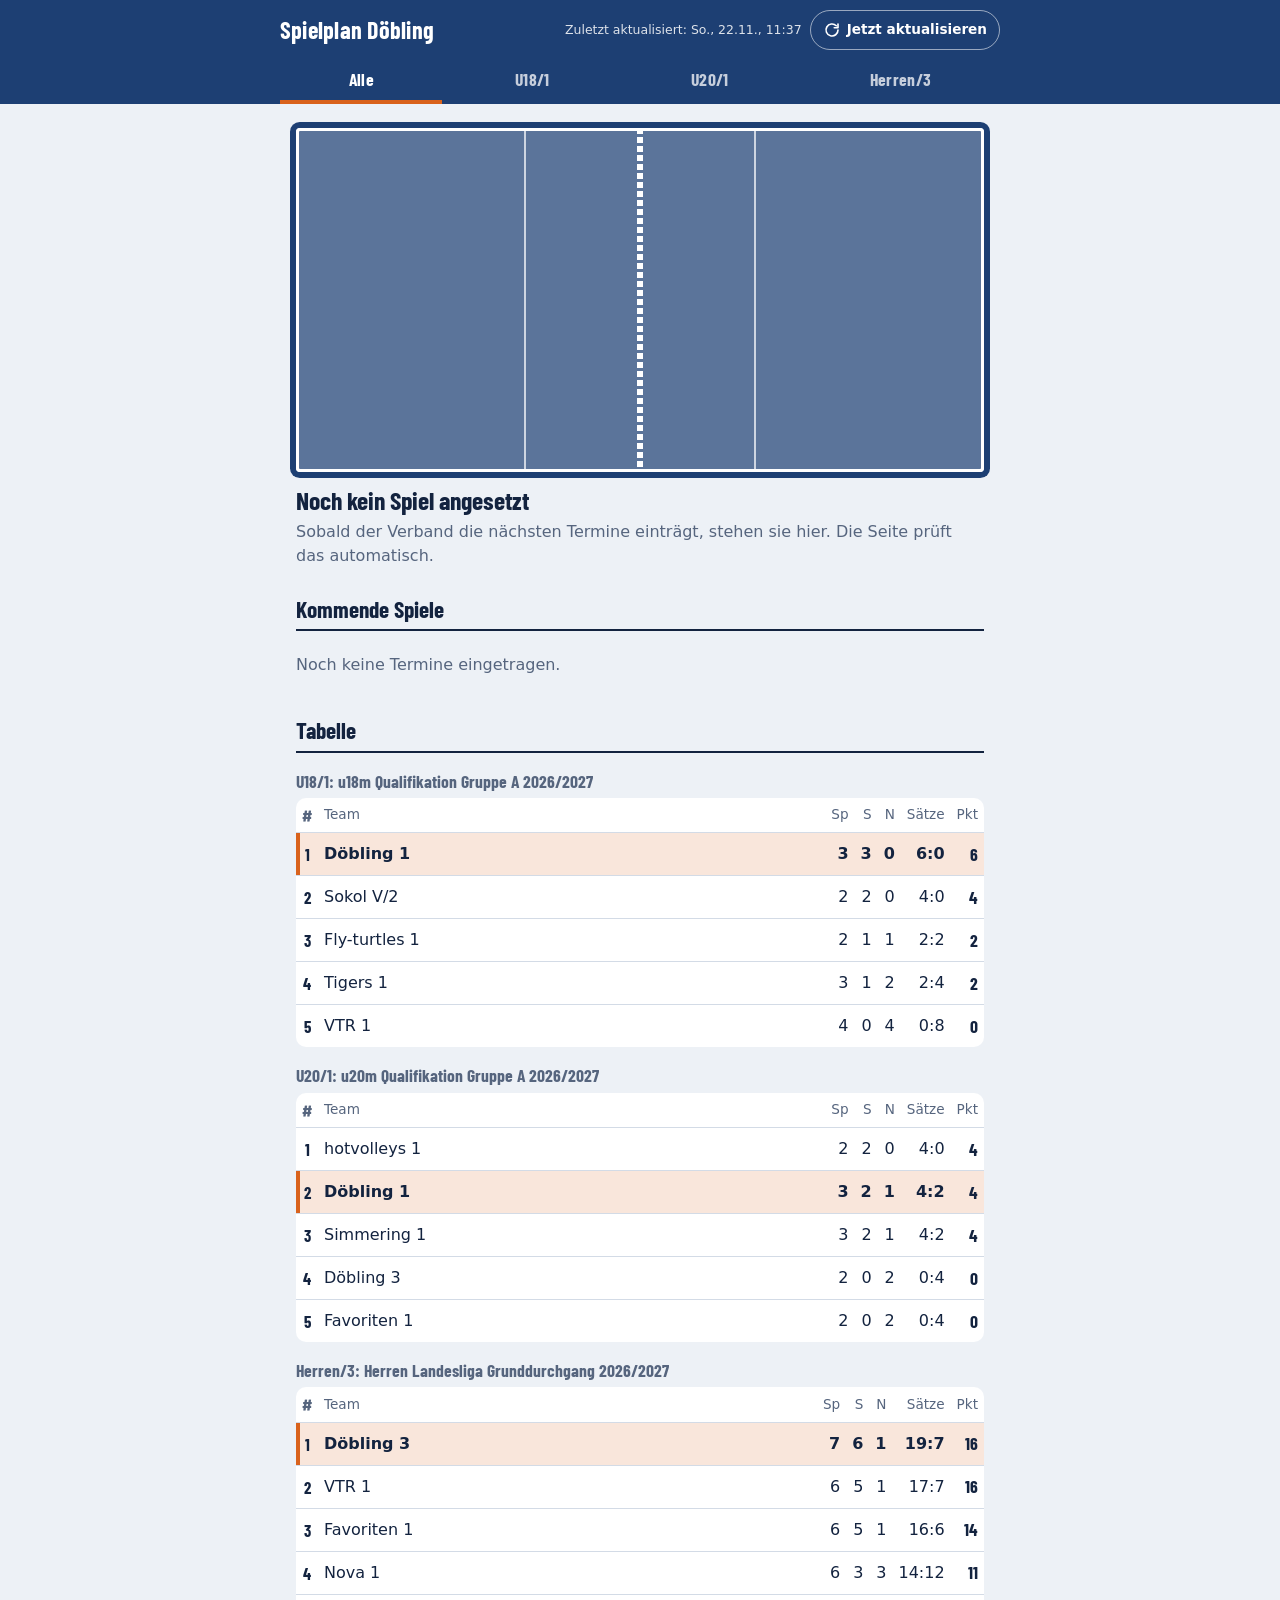
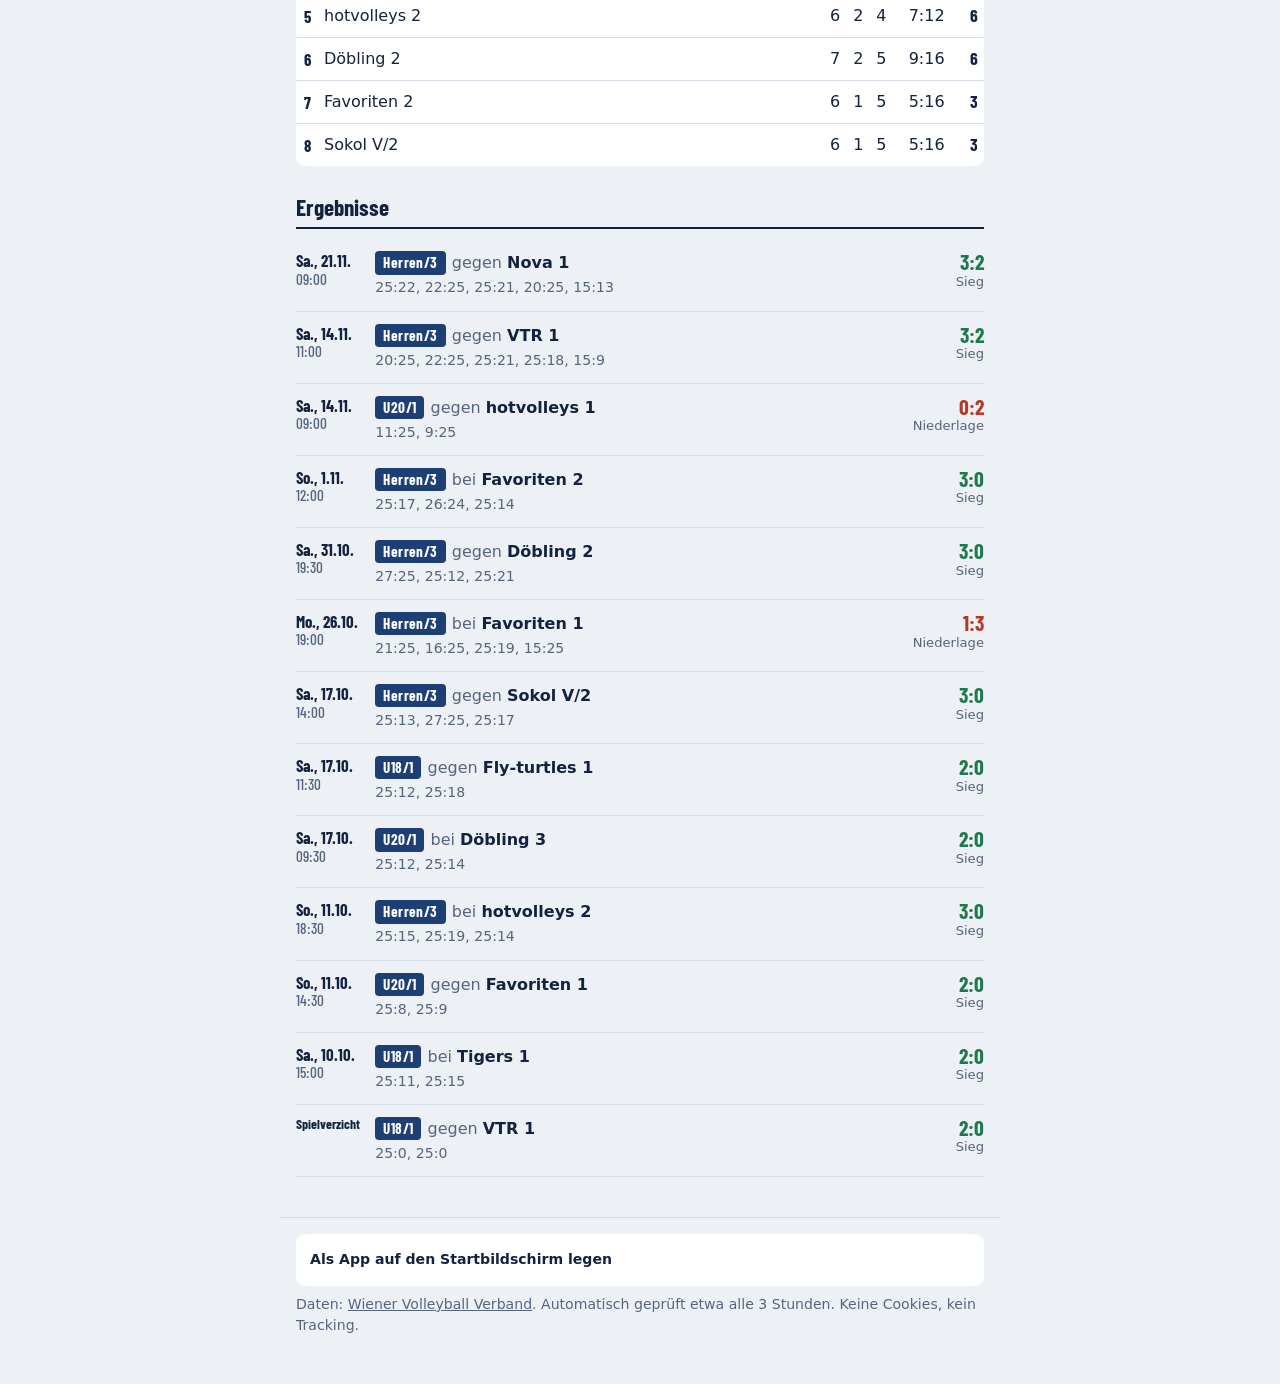
==== site/index.html @ 19f32d9c "Spielplan-Übersicht für U18/1, U20/1 und Herren/3 Holt Termine, Tabellen und Ergebnisse vom Wiener V" ====
<!doctype html>
<html lang="de">
<head>
  <meta charset="utf-8">
  <meta name="viewport" content="width=device-width, initial-scale=1, viewport-fit=cover">
  <meta http-equiv="Content-Security-Policy" content="default-src 'self'; img-src 'self' data:; style-src 'self'; script-src 'self'; connect-src 'self'; font-src 'self'; manifest-src 'self'; worker-src 'self'; base-uri 'none'; form-action 'none'; object-src 'none'">
  <meta name="referrer" content="no-referrer">
  <meta name="robots" content="noindex, nofollow">
  <title>Spielplan Döbling</title>
  <meta name="description" content="Nächste Spiele, Hallen, Tabellen und Ergebnisse von U18/1, U20/1 und Herren/3.">
  <meta name="theme-color" content="#1D3F73" media="(prefers-color-scheme: light)">
  <meta name="theme-color" content="#0D1829" media="(prefers-color-scheme: dark)">
  <link rel="manifest" href="manifest.webmanifest">
  <link rel="icon" href="icons/icon-192.png" type="image/png">
  <link rel="apple-touch-icon" href="icons/apple-touch-icon.png">
  <meta name="apple-mobile-web-app-title" content="Spielplan">
  <link rel="preload" href="fonts/barlow-condensed-700.woff2" as="font" type="font/woff2" crossorigin>
  <link rel="stylesheet" href="styles.css">
  <script src="app.js" defer></script>
</head>
<body>
  <header class="top">
    <div class="top-row">
      <h1 class="brand">Spielplan Döbling</h1>
      <div class="status">
        <p class="stamp" id="stamp" aria-live="polite">Lädt …</p>
        <button type="button" class="refresh" id="refresh">
          <svg aria-hidden="true" viewBox="0 0 24 24" width="18" height="18"><path d="M20 12a8 8 0 1 1-2.34-5.66M20 4v5h-5" fill="none" stroke="currentColor" stroke-width="2.2" stroke-linecap="round" stroke-linejoin="round"/></svg>
          <span>Jetzt aktualisieren</span>
        </button>
      </div>
    </div>
    <nav class="teams" aria-label="Team auswählen">
      <div class="seg" id="seg" role="tablist"></div>
    </nav>
  </header>

  <main id="main">
    <div id="alert" class="alert" role="status" hidden></div>
    <section id="next" class="next" aria-labelledby="next-h"></section>
    <section class="block" aria-labelledby="up-h">
      <h2 id="up-h">Kommende Spiele</h2>
      <ol id="upcoming" class="games"></ol>
    </section>
    <section class="block" aria-labelledby="tab-h">
      <h2 id="tab-h">Tabelle</h2>
      <div id="tables"></div>
    </section>
    <section class="block" aria-labelledby="res-h">
      <h2 id="res-h">Ergebnisse</h2>
      <ol id="results" class="games"></ol>
    </section>
  </main>

  <footer class="foot">
    <details class="howto">
      <summary>Als App auf den Startbildschirm legen</summary>
      <p><b>iPhone (Safari):</b> Teilen-Symbol antippen, dann „Zum Home-Bildschirm“.</p>
      <p><b>Android (Chrome):</b> Menü mit den drei Punkten, dann „Zum Startbildschirm hinzufügen“ oder „App installieren“.</p>
      <p>Die Seite holt sich bei jedem Öffnen den neuesten Stand. Ohne Internet zeigt sie den zuletzt geladenen.</p>
    </details>
    <p>Daten: <a href="https://www.volleyball-wien.at/" rel="noopener noreferrer" target="_blank">Wiener Volleyball Verband</a>. Automatisch geprüft etwa alle 3 Stunden. Keine Cookies, kein Tracking.</p>
    <p id="admin" hidden><a id="admin-link" rel="noopener noreferrer" target="_blank" href="#">Bei der Quelle neu abfragen</a> <span class="muted">(nur Admin, GitHub-Anmeldung nötig)</span></p>
  </footer>
</body>
</html>
---- site/styles.css ----
@font-face {
  font-family: "Barlow Condensed";
  src: url("fonts/barlow-condensed-500.woff2") format("woff2");
  font-weight: 500; font-style: normal; font-display: swap;
}
@font-face {
  font-family: "Barlow Condensed";
  src: url("fonts/barlow-condensed-700.woff2") format("woff2");
  font-weight: 700; font-style: normal; font-display: swap;
}

:root {
  --paper: #EDF1F6;
  --surface: #FFFFFF;
  --ink: #13233F;
  --muted: #56657E;
  --rule: #D3DBE6;
  --court: #1D3F73;
  --court-line: #FFFFFF;
  --floor: #D9621C;
  --floor-ink: #FFFFFF;
  --win: #1E7A4C;
  --loss: #B23A27;
  --warn-bg: #FFF1D2;
  --warn-ink: #6B4700;
  --focus: #D9621C;
  --display: "Barlow Condensed", "Arial Narrow", "Roboto Condensed", system-ui, sans-serif;
  --body: system-ui, -apple-system, "Segoe UI", Roboto, sans-serif;
  color-scheme: light;
}
@media (prefers-color-scheme: dark) {
  :root:not([data-theme="light"]) {
    --paper: #0D1829; --surface: #15243B; --ink: #E6EDF7; --muted: #9DACC2; --rule: #263955;
    --court: #23497F; --court-line: #DCE6F4; --floor: #E8722E; --floor-ink: #1A0E05;
    --win: #4CC08A; --loss: #F07A63; --warn-bg: #3A2C0E; --warn-ink: #FFD98A; --focus: #F59A5E;
    color-scheme: dark;
  }
}
:root[data-theme="dark"] {
  --paper: #0D1829; --surface: #15243B; --ink: #E6EDF7; --muted: #9DACC2; --rule: #263955;
  --court: #23497F; --court-line: #DCE6F4; --floor: #E8722E; --floor-ink: #1A0E05;
  --win: #4CC08A; --loss: #F07A63; --warn-bg: #3A2C0E; --warn-ink: #FFD98A; --focus: #F59A5E;
  color-scheme: dark;
}

* { box-sizing: border-box; }
html { -webkit-text-size-adjust: 100%; }
body {
  margin: 0; background: var(--paper); color: var(--ink);
  font: 400 1rem/1.5 var(--body);
  padding-bottom: env(safe-area-inset-bottom);
}
a { color: inherit; }
:focus-visible { outline: 3px solid var(--focus); outline-offset: 2px; border-radius: 4px; }
.muted { color: var(--muted); }
.visually-hidden { position: absolute; width: 1px; height: 1px; overflow: hidden; clip: rect(0 0 0 0); white-space: nowrap; }

/* Kopf */
.top {
  position: sticky; top: 0; z-index: 5;
  background: var(--court); color: #fff;
  padding: calc(env(safe-area-inset-top) + 10px) 16px 0;
}
.top-row { display: flex; align-items: center; justify-content: space-between; gap: 12px; max-width: 720px; margin: 0 auto; }
.brand { font: 700 1.5rem/1 var(--display); letter-spacing: .01em; margin: 0; }
.status { display: flex; align-items: center; gap: 8px; }
.stamp { margin: 0; font-size: .78rem; line-height: 1.2; text-align: right; opacity: .85; }
.refresh {
  display: inline-flex; align-items: center; gap: 6px; min-height: 40px;
  border: 1.5px solid rgba(255,255,255,.55); background: transparent; color: #fff;
  border-radius: 999px; padding: 6px 12px; font: 600 .85rem/1 var(--body); cursor: pointer;
}
.refresh:hover { background: rgba(255,255,255,.12); }
.refresh[aria-busy="true"] svg { animation: spin 1s linear infinite; }
@keyframes spin { to { transform: rotate(360deg); } }
@media (max-width: 420px) { .refresh span { position: absolute; width: 1px; height: 1px; overflow: hidden; clip: rect(0 0 0 0); } .refresh { padding: 6px 10px; min-width: 44px; justify-content: center; } }

.teams { max-width: 720px; margin: 10px auto 0; overflow-x: auto; scrollbar-width: none; }
.seg { display: flex; gap: 4px; }
.seg button {
  flex: 1 0 auto; min-height: 44px; padding: 8px 14px;
  border: 0; border-bottom: 4px solid transparent; background: transparent; color: rgba(255,255,255,.75);
  font: 700 1.1rem/1 var(--display); letter-spacing: .02em; cursor: pointer;
}
.seg button[aria-selected="true"] { color: #fff; border-bottom-color: var(--floor); }

main { max-width: 720px; margin: 0 auto; padding: 16px; }

.alert { background: var(--warn-bg); color: var(--warn-ink); border-radius: 10px; padding: 12px 14px; margin-bottom: 16px; font-size: .92rem; }

/* Das Spielfeld: das nächste Spiel */
.next { margin-bottom: 28px; }
.when { margin: 0 0 10px; }
.when .day { display: block; font: 500 1.15rem/1.1 var(--display); color: var(--muted); }
.when .time { display: block; font: 700 clamp(2.6rem, 11vw, 3.6rem)/.95 var(--display); letter-spacing: -.01em; }
.when .rel { font: 500 1.15rem/1 var(--display); color: var(--floor); margin-left: .4em; }

.court {
  position: relative; display: grid; grid-template-columns: 1fr 1fr;
  aspect-ratio: 2 / 1; border: 3px solid var(--court-line); border-radius: 4px; overflow: hidden;
  box-shadow: 0 0 0 6px var(--court);
}
.half { position: relative; display: flex; flex-direction: column; justify-content: center; align-items: center; padding: 8px 10px; text-align: center; background: var(--court); color: #fff; }
.half.us { background: var(--floor); color: var(--floor-ink); }
.half::after { /* Angriffslinie, 3 m vom Netz */ content: ""; position: absolute; top: 0; bottom: 0; width: 2px; background: var(--court-line); opacity: .7; }
.half.left::after { right: 33.3%; }
.half.right::after { left: 33.3%; }
.half .side { font: 500 .85rem/1 var(--body); opacity: .85; margin-bottom: 4px; position: relative; z-index: 1; }
.half .name { font: 700 clamp(1.25rem, 6vw, 1.9rem)/1 var(--display); position: relative; z-index: 1; overflow-wrap: anywhere; }
.net { position: absolute; left: 50%; top: -3px; bottom: -3px; width: 6px; transform: translateX(-50%);
  background: repeating-linear-gradient(to bottom, var(--court-line) 0 6px, transparent 6px 9px); z-index: 2; }
.court.empty .half { background: color-mix(in srgb, var(--court) 70%, var(--paper)); }

.where { margin-top: 18px; display: grid; gap: 12px; }
.where .meta { margin: 0; color: var(--muted); font-size: .92rem; }
.where .hall { margin: 0; font-weight: 600; font-size: 1.05rem; }
.where .addr { margin: 0; }
.route {
  display: inline-flex; justify-content: center; align-items: center; gap: 8px; min-height: 48px;
  background: var(--floor); color: var(--floor-ink); text-decoration: none; border-radius: 10px;
  font: 700 1.2rem/1 var(--display); letter-spacing: .02em; padding: 12px 20px; justify-self: start;
}
.route:hover { filter: brightness(1.06); }
.tag { display: inline-block; font: 700 .95rem/1 var(--display); letter-spacing: .03em; padding: 4px 8px; border-radius: 4px; background: var(--court); color: #fff; margin-right: 6px; }
.change { display: inline-block; font-size: .8rem; font-weight: 600; color: var(--warn-ink); background: var(--warn-bg); border-radius: 4px; padding: 2px 6px; }
.empty-text h2 { font: 700 1.6rem/1.1 var(--display); margin: 14px 0 6px; }
.empty-text p { margin: 0; color: var(--muted); }

/* Listen */
.block { margin-top: 30px; }
.block h2 { font: 700 1.45rem/1 var(--display); margin: 0 0 10px; padding-bottom: 8px; border-bottom: 2px solid var(--ink); }
.block h3 { font: 700 1.1rem/1.2 var(--display); margin: 18px 0 6px; color: var(--muted); }
.games { list-style: none; margin: 0; padding: 0; }
.game { display: grid; grid-template-columns: 4.2rem 1fr auto; gap: 4px 12px; align-items: start; padding: 12px 0; border-bottom: 1px solid var(--rule); }
.game .date { font: 700 1.05rem/1.1 var(--display); }
.game .date.note { font-size: .85rem; overflow-wrap: anywhere; hyphens: auto; }
.game .date small { display: block; font: 500 .95rem/1.2 var(--display); color: var(--muted); }
.game .who { font-weight: 600; }
.game .who .vs { font-weight: 400; color: var(--muted); }
.game .sub { font-size: .88rem; color: var(--muted); margin-top: 2px; }
.game .sub a { color: var(--ink); }
.game .score { font: 700 1.35rem/1 var(--display); text-align: right; }
.game .score small { display: block; font: 500 .82rem/1.3 var(--body); color: var(--muted); }
.game.win .score { color: var(--win); }
.game.loss .score { color: var(--loss); }
.empty-row { padding: 12px 0; color: var(--muted); }

/* Tabelle */
.standings { width: 100%; border-collapse: collapse; font-variant-numeric: tabular-nums; background: var(--surface); border-radius: 10px; overflow: hidden; }
.standings th, .standings td { padding: 9px 6px; text-align: right; }
.standings th { font: 500 .85rem/1 var(--body); color: var(--muted); border-bottom: 1px solid var(--rule); }
.standings td { border-bottom: 1px solid var(--rule); }
.standings tr:last-child td { border-bottom: 0; }
.standings .t { text-align: left; width: 100%; }
.standings .r { width: 2rem; text-align: center; font: 700 1.05rem/1 var(--display); }
.standings tr.us td { font-weight: 700; background: color-mix(in srgb, var(--floor) 16%, var(--surface)); }
.standings tr.us .r { box-shadow: inset 4px 0 0 var(--floor); }
.standings .pts { font: 700 1.1rem/1 var(--display); }
@media (max-width: 380px) { .standings .sets { display: none; } }

/* Fuß */
.foot { max-width: 720px; margin: 24px auto 0; padding: 16px 16px 40px; font-size: .88rem; color: var(--muted); border-top: 1px solid var(--rule); }
.foot p { margin: 8px 0; }
.howto { background: var(--surface); border-radius: 10px; padding: 10px 14px; color: var(--ink); }
.howto summary { cursor: pointer; font-weight: 600; min-height: 32px; display: flex; align-items: center; }

@media (prefers-reduced-motion: reduce) { .refresh[aria-busy="true"] svg { animation: none; } }
@media (min-width: 720px) { main { padding-top: 24px; } }
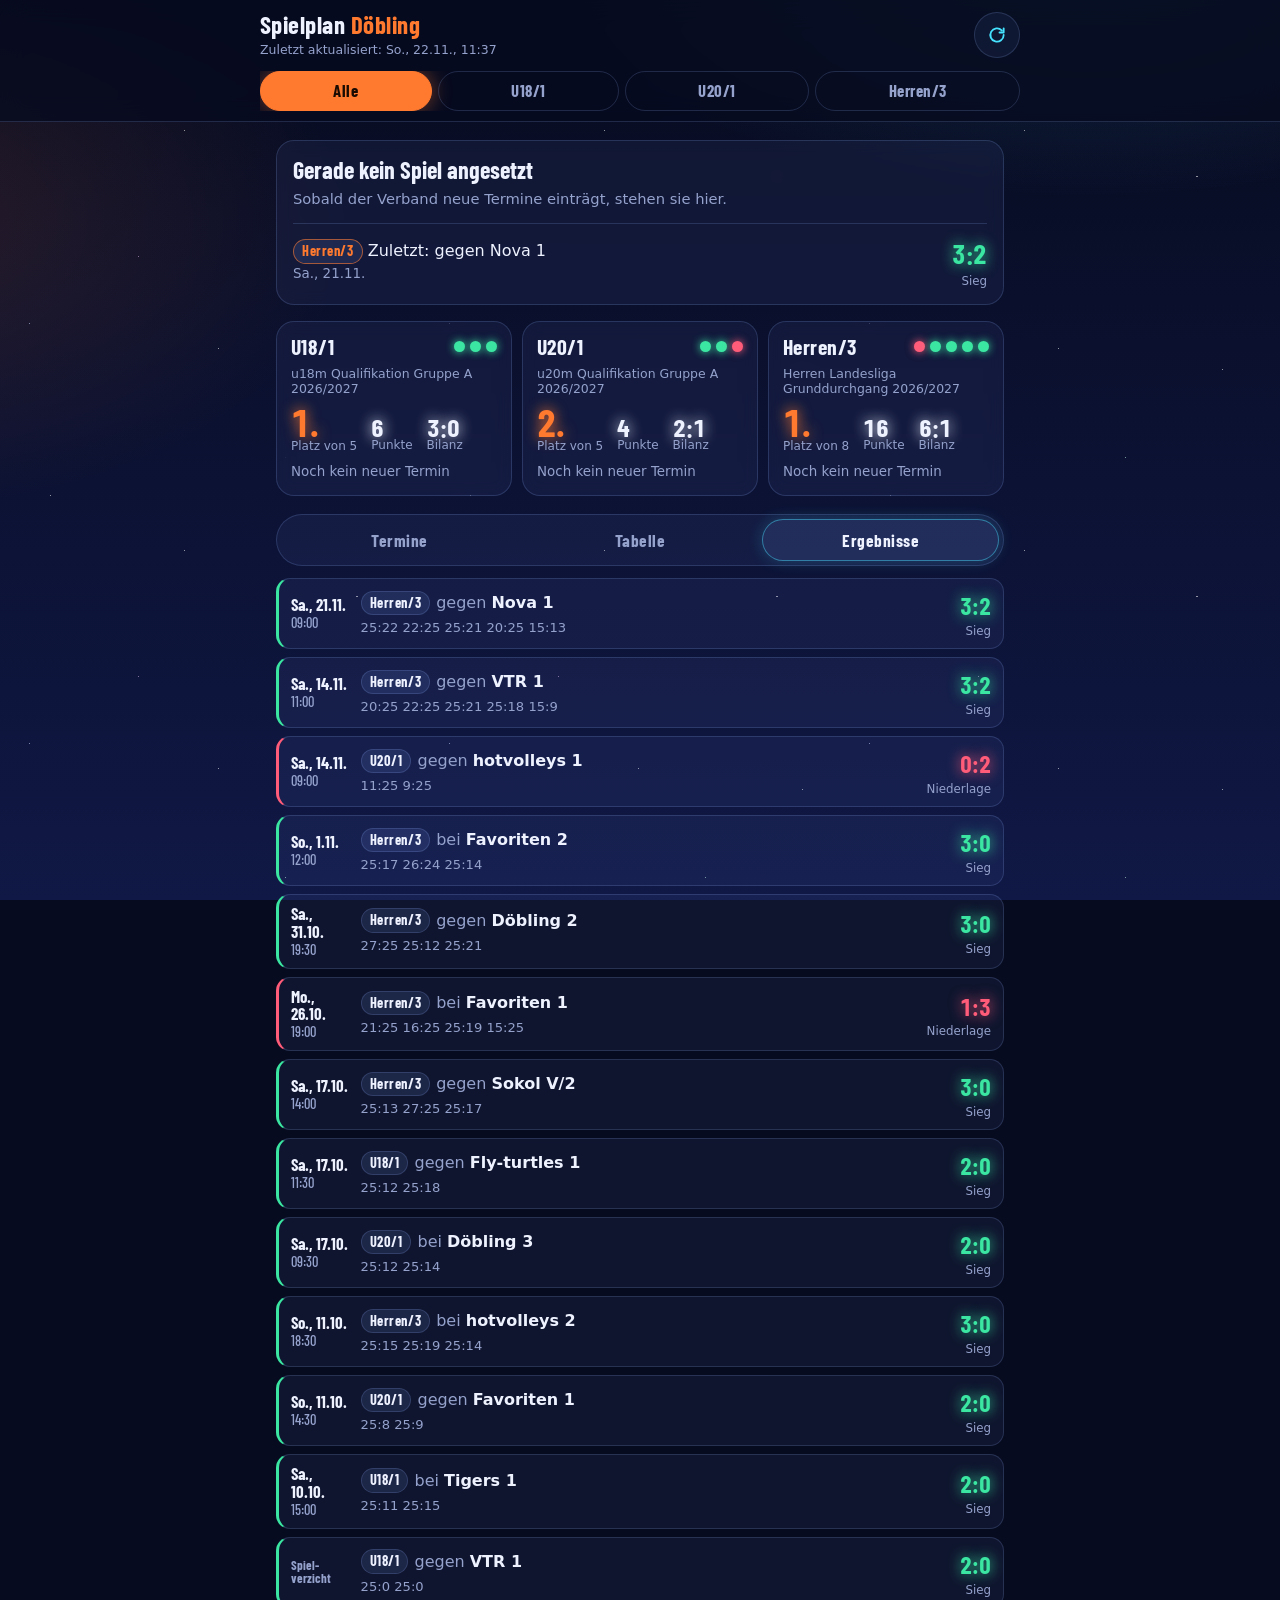
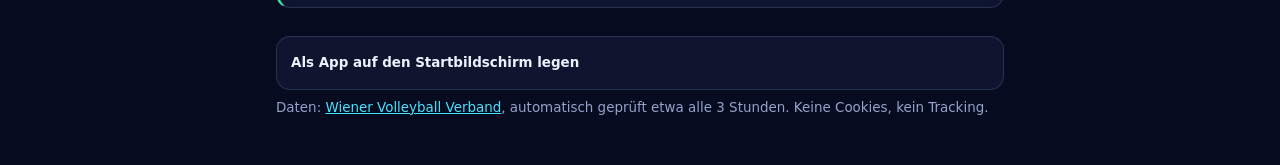
==== commit 3af47c68: "Neues Design: dunkle Anzeigetafel, Team-Kacheln und Reiter Co-Authored-By: Claude Opus 5.5 <noreply@" ====
--- a/site/index.html
+++ b/site/index.html
@@ -8,27 +8,28 @@
   <meta name="robots" content="noindex, nofollow">
   <title>Spielplan Döbling</title>
   <meta name="description" content="Nächste Spiele, Hallen, Tabellen und Ergebnisse von U18/1, U20/1 und Herren/3.">
-  <meta name="theme-color" content="#1D3F73" media="(prefers-color-scheme: light)">
-  <meta name="theme-color" content="#0D1829" media="(prefers-color-scheme: dark)">
+  <meta name="theme-color" content="#070B1F">
+  <meta name="color-scheme" content="dark">
   <link rel="manifest" href="manifest.webmanifest">
   <link rel="icon" href="icons/icon-192.png" type="image/png">
   <link rel="apple-touch-icon" href="icons/apple-touch-icon.png">
   <meta name="apple-mobile-web-app-title" content="Spielplan">
+  <meta name="apple-mobile-web-app-status-bar-style" content="black-translucent">
   <link rel="preload" href="fonts/barlow-condensed-700.woff2" as="font" type="font/woff2" crossorigin>
   <link rel="stylesheet" href="styles.css">
   <script src="app.js" defer></script>
 </head>
 <body>
+  <div class="sky" aria-hidden="true"></div>
   <header class="top">
     <div class="top-row">
-      <h1 class="brand">Spielplan Döbling</h1>
-      <div class="status">
+      <div>
+        <h1 class="brand">Spielplan <span>Döbling</span></h1>
         <p class="stamp" id="stamp" aria-live="polite">Lädt …</p>
-        <button type="button" class="refresh" id="refresh">
-          <svg aria-hidden="true" viewBox="0 0 24 24" width="18" height="18"><path d="M20 12a8 8 0 1 1-2.34-5.66M20 4v5h-5" fill="none" stroke="currentColor" stroke-width="2.2" stroke-linecap="round" stroke-linejoin="round"/></svg>
-          <span>Jetzt aktualisieren</span>
-        </button>
       </div>
+      <button type="button" class="refresh" id="refresh" aria-label="Jetzt aktualisieren" title="Jetzt aktualisieren">
+        <svg aria-hidden="true" viewBox="0 0 24 24" width="20" height="20"><path d="M20 12a8 8 0 1 1-2.34-5.66M20 4v5h-5" fill="none" stroke="currentColor" stroke-width="2.2" stroke-linecap="round" stroke-linejoin="round"/></svg>
+      </button>
     </div>
     <nav class="teams" aria-label="Team auswählen">
       <div class="seg" id="seg" role="tablist"></div>
@@ -37,18 +38,18 @@
 
   <main id="main">
     <div id="alert" class="alert" role="status" hidden></div>
-    <section id="next" class="next" aria-labelledby="next-h"></section>
-    <section class="block" aria-labelledby="up-h">
-      <h2 id="up-h">Kommende Spiele</h2>
-      <ol id="upcoming" class="games"></ol>
-    </section>
-    <section class="block" aria-labelledby="tab-h">
-      <h2 id="tab-h">Tabelle</h2>
-      <div id="tables"></div>
-    </section>
-    <section class="block" aria-labelledby="res-h">
-      <h2 id="res-h">Ergebnisse</h2>
-      <ol id="results" class="games"></ol>
+    <section id="next" class="next" aria-label="Nächstes Spiel"></section>
+    <section id="cards" class="cards" aria-label="Teams auf einen Blick"></section>
+
+    <section class="panel-area">
+      <div class="tabs" role="tablist" aria-label="Ansicht">
+        <button type="button" role="tab" id="tab-up" aria-controls="pane-up" data-pane="up">Termine</button>
+        <button type="button" role="tab" id="tab-tab" aria-controls="pane-tab" data-pane="tab">Tabelle</button>
+        <button type="button" role="tab" id="tab-res" aria-controls="pane-res" data-pane="res">Ergebnisse</button>
+      </div>
+      <div id="pane-up" role="tabpanel" aria-labelledby="tab-up" class="pane"><ol id="upcoming" class="games"></ol></div>
+      <div id="pane-tab" role="tabpanel" aria-labelledby="tab-tab" class="pane"><div id="tables"></div></div>
+      <div id="pane-res" role="tabpanel" aria-labelledby="tab-res" class="pane"><ol id="results" class="games"></ol></div>
     </section>
   </main>
 
@@ -56,11 +57,11 @@
     <details class="howto">
       <summary>Als App auf den Startbildschirm legen</summary>
       <p><b>iPhone (Safari):</b> Teilen-Symbol antippen, dann „Zum Home-Bildschirm“.</p>
-      <p><b>Android (Chrome):</b> Menü mit den drei Punkten, dann „Zum Startbildschirm hinzufügen“ oder „App installieren“.</p>
+      <p><b>Android (Chrome):</b> Menü mit den drei Punkten, dann „App installieren“ oder „Zum Startbildschirm hinzufügen“.</p>
       <p>Die Seite holt sich bei jedem Öffnen den neuesten Stand. Ohne Internet zeigt sie den zuletzt geladenen.</p>
     </details>
-    <p>Daten: <a href="https://www.volleyball-wien.at/" rel="noopener noreferrer" target="_blank">Wiener Volleyball Verband</a>. Automatisch geprüft etwa alle 3 Stunden. Keine Cookies, kein Tracking.</p>
-    <p id="admin" hidden><a id="admin-link" rel="noopener noreferrer" target="_blank" href="#">Bei der Quelle neu abfragen</a> <span class="muted">(nur Admin, GitHub-Anmeldung nötig)</span></p>
+    <p>Daten: <a href="https://www.volleyball-wien.at/" rel="noopener noreferrer" target="_blank">Wiener Volleyball Verband</a>, automatisch geprüft etwa alle 3 Stunden. Keine Cookies, kein Tracking.</p>
+    <p id="admin" hidden><a id="admin-link" rel="noopener noreferrer" target="_blank" href="#">Bei der Quelle neu abfragen</a> (nur Admin, GitHub-Anmeldung nötig)</p>
   </footer>
 </body>
 </html>
--- a/site/styles.css
+++ b/site/styles.css
@@ -9,160 +9,206 @@
   font-weight: 700; font-style: normal; font-display: swap;
 }
 
+/* Hallenlicht bei Nacht: eine Farbwelt, bewusst immer dunkel */
 :root {
-  --paper: #EDF1F6;
-  --surface: #FFFFFF;
-  --ink: #13233F;
-  --muted: #56657E;
-  --rule: #D3DBE6;
-  --court: #1D3F73;
-  --court-line: #FFFFFF;
-  --floor: #D9621C;
-  --floor-ink: #FFFFFF;
-  --win: #1E7A4C;
-  --loss: #B23A27;
-  --warn-bg: #FFF1D2;
-  --warn-ink: #6B4700;
-  --focus: #D9621C;
+  --bg: #070B1F;
+  --bg-2: #101845;
+  --panel: rgba(130, 160, 255, .07);
+  --panel-strong: rgba(130, 160, 255, .12);
+  --edge: rgba(150, 180, 255, .18);
+  --ink: #EEF2FF;
+  --muted: #95A2CC;
+  --orange: #FF7A2F;
+  --cyan: #45E3FF;
+  --win: #3BE6A2;
+  --loss: #FF5C7A;
+  --warn: #FFC861;
   --display: "Barlow Condensed", "Arial Narrow", "Roboto Condensed", system-ui, sans-serif;
   --body: system-ui, -apple-system, "Segoe UI", Roboto, sans-serif;
-  color-scheme: light;
-}
-@media (prefers-color-scheme: dark) {
-  :root:not([data-theme="light"]) {
-    --paper: #0D1829; --surface: #15243B; --ink: #E6EDF7; --muted: #9DACC2; --rule: #263955;
-    --court: #23497F; --court-line: #DCE6F4; --floor: #E8722E; --floor-ink: #1A0E05;
-    --win: #4CC08A; --loss: #F07A63; --warn-bg: #3A2C0E; --warn-ink: #FFD98A; --focus: #F59A5E;
-    color-scheme: dark;
-  }
-}
-:root[data-theme="dark"] {
-  --paper: #0D1829; --surface: #15243B; --ink: #E6EDF7; --muted: #9DACC2; --rule: #263955;
-  --court: #23497F; --court-line: #DCE6F4; --floor: #E8722E; --floor-ink: #1A0E05;
-  --win: #4CC08A; --loss: #F07A63; --warn-bg: #3A2C0E; --warn-ink: #FFD98A; --focus: #F59A5E;
   color-scheme: dark;
 }
 
 * { box-sizing: border-box; }
-html { -webkit-text-size-adjust: 100%; }
+html { -webkit-text-size-adjust: 100%; background: var(--bg); }
 body {
-  margin: 0; background: var(--paper); color: var(--ink);
-  font: 400 1rem/1.5 var(--body);
+  margin: 0; min-height: 100vh; color: var(--ink);
+  font: 400 1rem/1.45 var(--body);
+  background: var(--bg);
   padding-bottom: env(safe-area-inset-bottom);
 }
-a { color: inherit; }
-:focus-visible { outline: 3px solid var(--focus); outline-offset: 2px; border-radius: 4px; }
-.muted { color: var(--muted); }
+/* Himmel mit Hallenlicht und leisen Sternen, bleibt beim Scrollen stehen */
+.sky {
+  position: fixed; inset: 0; pointer-events: none; z-index: 0;
+  background:
+    radial-gradient(60rem 30rem at 85% -10%, rgba(69, 227, 255, .16), transparent 60%),
+    radial-gradient(50rem 30rem at -10% 25%, rgba(255, 122, 47, .13), transparent 60%),
+    linear-gradient(180deg, var(--bg) 0%, var(--bg-2) 100%);
+}
+.sky::after {
+  content: ""; position: absolute; inset: 0; opacity: .55;
+  background-image:
+    radial-gradient(1px 1px at 12% 18%, #fff 50%, transparent 51%),
+    radial-gradient(1px 1px at 68% 9%, #cfe 50%, transparent 51%),
+    radial-gradient(1.5px 1.5px at 85% 42%, #fff 50%, transparent 51%),
+    radial-gradient(1px 1px at 33% 61%, #dbe 50%, transparent 51%),
+    radial-gradient(1px 1px at 52% 83%, #fff 50%, transparent 51%),
+    radial-gradient(1.5px 1.5px at 7% 77%, #cdf 50%, transparent 51%),
+    radial-gradient(1px 1px at 91% 88%, #fff 50%, transparent 51%),
+    radial-gradient(1px 1px at 44% 31%, #fff 50%, transparent 51%);
+  background-size: 420px 420px;
+}
+.top, main, .foot { position: relative; z-index: 1; }
+a { color: var(--cyan); }
+:focus-visible { outline: 2px solid var(--cyan); outline-offset: 3px; border-radius: 6px; }
 .visually-hidden { position: absolute; width: 1px; height: 1px; overflow: hidden; clip: rect(0 0 0 0); white-space: nowrap; }
 
 /* Kopf */
 .top {
   position: sticky; top: 0; z-index: 5;
-  background: var(--court); color: #fff;
-  padding: calc(env(safe-area-inset-top) + 10px) 16px 0;
-}
-.top-row { display: flex; align-items: center; justify-content: space-between; gap: 12px; max-width: 720px; margin: 0 auto; }
-.brand { font: 700 1.5rem/1 var(--display); letter-spacing: .01em; margin: 0; }
-.status { display: flex; align-items: center; gap: 8px; }
-.stamp { margin: 0; font-size: .78rem; line-height: 1.2; text-align: right; opacity: .85; }
+  padding: calc(env(safe-area-inset-top) + 12px) 16px 10px;
+  background: rgba(7, 11, 31, .78); backdrop-filter: blur(14px); -webkit-backdrop-filter: blur(14px);
+  border-bottom: 1px solid var(--edge);
+}
+.top-row, .teams, main, .foot { max-width: 760px; margin-left: auto; margin-right: auto; }
+.top-row { display: flex; align-items: center; justify-content: space-between; gap: 12px; }
+.brand { margin: 0; font: 700 1.55rem/1 var(--display); letter-spacing: .02em; }
+.brand span { color: var(--orange); }
+.stamp { margin: 4px 0 0; font-size: .78rem; color: var(--muted); }
 .refresh {
-  display: inline-flex; align-items: center; gap: 6px; min-height: 40px;
-  border: 1.5px solid rgba(255,255,255,.55); background: transparent; color: #fff;
-  border-radius: 999px; padding: 6px 12px; font: 600 .85rem/1 var(--body); cursor: pointer;
-}
-.refresh:hover { background: rgba(255,255,255,.12); }
+  flex: none; width: 46px; height: 46px; display: grid; place-items: center; cursor: pointer;
+  border-radius: 50%; border: 1px solid var(--edge); background: var(--panel); color: var(--cyan);
+}
+.refresh:hover { background: var(--panel-strong); box-shadow: 0 0 18px rgba(69, 227, 255, .35); }
 .refresh[aria-busy="true"] svg { animation: spin 1s linear infinite; }
 @keyframes spin { to { transform: rotate(360deg); } }
-@media (max-width: 420px) { .refresh span { position: absolute; width: 1px; height: 1px; overflow: hidden; clip: rect(0 0 0 0); } .refresh { padding: 6px 10px; min-width: 44px; justify-content: center; } }
-
-.teams { max-width: 720px; margin: 10px auto 0; overflow-x: auto; scrollbar-width: none; }
-.seg { display: flex; gap: 4px; }
+
+.teams { margin-top: 12px; overflow-x: auto; scrollbar-width: none; }
+.seg { display: flex; gap: 6px; }
 .seg button {
-  flex: 1 0 auto; min-height: 44px; padding: 8px 14px;
-  border: 0; border-bottom: 4px solid transparent; background: transparent; color: rgba(255,255,255,.75);
-  font: 700 1.1rem/1 var(--display); letter-spacing: .02em; cursor: pointer;
-}
-.seg button[aria-selected="true"] { color: #fff; border-bottom-color: var(--floor); }
-
-main { max-width: 720px; margin: 0 auto; padding: 16px; }
-
-.alert { background: var(--warn-bg); color: var(--warn-ink); border-radius: 10px; padding: 12px 14px; margin-bottom: 16px; font-size: .92rem; }
-
-/* Das Spielfeld: das nächste Spiel */
-.next { margin-bottom: 28px; }
-.when { margin: 0 0 10px; }
-.when .day { display: block; font: 500 1.15rem/1.1 var(--display); color: var(--muted); }
-.when .time { display: block; font: 700 clamp(2.6rem, 11vw, 3.6rem)/.95 var(--display); letter-spacing: -.01em; }
-.when .rel { font: 500 1.15rem/1 var(--display); color: var(--floor); margin-left: .4em; }
+  flex: 1 0 auto; min-height: 40px; padding: 6px 14px; cursor: pointer;
+  border-radius: 999px; border: 1px solid var(--edge); background: transparent; color: var(--muted);
+  font: 700 1.05rem/1 var(--display); letter-spacing: .03em;
+}
+.seg button[aria-selected="true"] { color: #1A0B02; background: var(--orange); border-color: var(--orange); box-shadow: 0 0 20px rgba(255, 122, 47, .45); }
+
+main { padding: 18px 16px 8px; }
+.alert { border: 1px solid rgba(255, 200, 97, .45); background: rgba(255, 200, 97, .1); color: var(--warn); border-radius: 14px; padding: 12px 14px; margin-bottom: 16px; font-size: .9rem; }
+
+.glass { background: var(--panel); border: 1px solid var(--edge); border-radius: 18px; backdrop-filter: blur(8px); -webkit-backdrop-filter: blur(8px); }
+.led { font-family: var(--display); font-weight: 700; font-variant-numeric: tabular-nums; text-shadow: 0 0 14px currentColor; }
+
+/* Nächstes Spiel: die Anzeigetafel */
+.next { margin-bottom: 16px; }
+.board { padding: 16px; }
+.board-head { display: flex; justify-content: space-between; align-items: baseline; gap: 10px; margin: 0 0 10px; }
+.board-title { margin: 0; font: 500 .95rem/1 var(--body); color: var(--muted); }
+.board-rel { font: 700 1.1rem/1 var(--display); color: var(--cyan); text-shadow: 0 0 12px rgba(69, 227, 255, .6); }
+.board-when { margin: 0 0 14px; display: flex; align-items: baseline; flex-wrap: wrap; gap: 4px 12px; }
+.board-when .time { font-size: clamp(3rem, 15vw, 4.2rem); line-height: .9; color: var(--ink); }
+.board-when .day { font: 500 1.25rem/1.1 var(--display); color: var(--muted); }
 
 .court {
-  position: relative; display: grid; grid-template-columns: 1fr 1fr;
-  aspect-ratio: 2 / 1; border: 3px solid var(--court-line); border-radius: 4px; overflow: hidden;
-  box-shadow: 0 0 0 6px var(--court);
-}
-.half { position: relative; display: flex; flex-direction: column; justify-content: center; align-items: center; padding: 8px 10px; text-align: center; background: var(--court); color: #fff; }
-.half.us { background: var(--floor); color: var(--floor-ink); }
-.half::after { /* Angriffslinie, 3 m vom Netz */ content: ""; position: absolute; top: 0; bottom: 0; width: 2px; background: var(--court-line); opacity: .7; }
+  position: relative; display: grid; grid-template-columns: 1fr 1fr; min-height: 112px;
+  border: 2px solid rgba(238, 242, 255, .8); border-radius: 6px; overflow: hidden;
+  box-shadow: 0 0 0 1px rgba(69, 227, 255, .25), 0 0 32px rgba(69, 227, 255, .18);
+}
+.half { position: relative; display: flex; flex-direction: column; justify-content: center; align-items: center; gap: 4px; padding: 12px 10px; text-align: center;
+  background: linear-gradient(180deg, rgba(40, 70, 170, .55), rgba(20, 35, 110, .55)); }
+.half.us { background: linear-gradient(180deg, rgba(255, 122, 47, .95), rgba(214, 82, 20, .95)); color: #1A0B02; }
+.half::after { content: ""; position: absolute; top: 0; bottom: 0; width: 1.5px; background: rgba(238, 242, 255, .45); }
 .half.left::after { right: 33.3%; }
 .half.right::after { left: 33.3%; }
-.half .side { font: 500 .85rem/1 var(--body); opacity: .85; margin-bottom: 4px; position: relative; z-index: 1; }
-.half .name { font: 700 clamp(1.25rem, 6vw, 1.9rem)/1 var(--display); position: relative; z-index: 1; overflow-wrap: anywhere; }
-.net { position: absolute; left: 50%; top: -3px; bottom: -3px; width: 6px; transform: translateX(-50%);
-  background: repeating-linear-gradient(to bottom, var(--court-line) 0 6px, transparent 6px 9px); z-index: 2; }
-.court.empty .half { background: color-mix(in srgb, var(--court) 70%, var(--paper)); }
-
-.where { margin-top: 18px; display: grid; gap: 12px; }
-.where .meta { margin: 0; color: var(--muted); font-size: .92rem; }
-.where .hall { margin: 0; font-weight: 600; font-size: 1.05rem; }
-.where .addr { margin: 0; }
+.half .side { position: relative; z-index: 1; font-size: .78rem; opacity: .85; }
+.half .name { position: relative; z-index: 1; font: 700 clamp(1.3rem, 6.4vw, 1.9rem)/1 var(--display); overflow-wrap: anywhere; }
+.net { position: absolute; left: 50%; top: 0; bottom: 0; width: 4px; transform: translateX(-50%); z-index: 2;
+  background: repeating-linear-gradient(to bottom, #fff 0 5px, transparent 5px 8px); box-shadow: 0 0 10px rgba(255, 255, 255, .7); }
+
+.board-foot { display: flex; flex-wrap: wrap; justify-content: space-between; align-items: center; gap: 12px; margin-top: 14px; }
+.board-foot .hall { margin: 0; font-weight: 600; }
+.board-foot .addr { margin: 2px 0 0; color: var(--muted); font-size: .9rem; }
 .route {
-  display: inline-flex; justify-content: center; align-items: center; gap: 8px; min-height: 48px;
-  background: var(--floor); color: var(--floor-ink); text-decoration: none; border-radius: 10px;
-  font: 700 1.2rem/1 var(--display); letter-spacing: .02em; padding: 12px 20px; justify-self: start;
-}
-.route:hover { filter: brightness(1.06); }
-.tag { display: inline-block; font: 700 .95rem/1 var(--display); letter-spacing: .03em; padding: 4px 8px; border-radius: 4px; background: var(--court); color: #fff; margin-right: 6px; }
-.change { display: inline-block; font-size: .8rem; font-weight: 600; color: var(--warn-ink); background: var(--warn-bg); border-radius: 4px; padding: 2px 6px; }
-.empty-text h2 { font: 700 1.6rem/1.1 var(--display); margin: 14px 0 6px; }
-.empty-text p { margin: 0; color: var(--muted); }
-
-/* Listen */
-.block { margin-top: 30px; }
-.block h2 { font: 700 1.45rem/1 var(--display); margin: 0 0 10px; padding-bottom: 8px; border-bottom: 2px solid var(--ink); }
-.block h3 { font: 700 1.1rem/1.2 var(--display); margin: 18px 0 6px; color: var(--muted); }
-.games { list-style: none; margin: 0; padding: 0; }
-.game { display: grid; grid-template-columns: 4.2rem 1fr auto; gap: 4px 12px; align-items: start; padding: 12px 0; border-bottom: 1px solid var(--rule); }
-.game .date { font: 700 1.05rem/1.1 var(--display); }
-.game .date.note { font-size: .85rem; overflow-wrap: anywhere; hyphens: auto; }
-.game .date small { display: block; font: 500 .95rem/1.2 var(--display); color: var(--muted); }
-.game .who { font-weight: 600; }
+  display: inline-flex; align-items: center; gap: 8px; min-height: 46px; padding: 10px 18px; border-radius: 999px;
+  background: var(--cyan); color: #04111A; text-decoration: none; font: 700 1.15rem/1 var(--display); letter-spacing: .03em;
+  box-shadow: 0 0 22px rgba(69, 227, 255, .5);
+}
+.route:hover { filter: brightness(1.08); }
+.chip { display: inline-block; font: 700 .9rem/1 var(--display); letter-spacing: .04em; padding: 4px 8px; border-radius: 999px; border: 1px solid var(--edge); color: var(--ink); background: var(--panel-strong); }
+.chip.us { border-color: rgba(255, 122, 47, .6); color: var(--orange); }
+.change { display: inline-block; margin-top: 8px; font-size: .82rem; font-weight: 600; color: var(--warn); }
+
+.quiet { padding: 16px; display: grid; gap: 6px; }
+.quiet h2 { margin: 0; font: 700 1.5rem/1.05 var(--display); }
+.quiet p { margin: 0; color: var(--muted); font-size: .92rem; }
+.quiet .last { margin-top: 8px; display: flex; align-items: center; justify-content: space-between; gap: 10px; padding-top: 10px; border-top: 1px solid var(--edge); color: var(--ink); }
+.quiet .last .score { font-size: 1.7rem; text-align: right; color: var(--win); }
+.quiet .last .score.loss { color: var(--loss); }
+.score small { display: block; font: 500 .74rem/1.2 var(--body); color: var(--muted); text-shadow: none; }
+
+/* Team-Kacheln */
+.cards { display: grid; grid-template-columns: repeat(auto-fit, minmax(210px, 1fr)); gap: 10px; margin-bottom: 18px; }
+.card { padding: 14px; display: grid; gap: 8px; cursor: pointer; text-align: left; color: inherit; font: inherit; }
+.card:hover { border-color: rgba(69, 227, 255, .45); }
+.card-head { display: flex; justify-content: space-between; align-items: center; gap: 8px; }
+.card-name { font: 700 1.35rem/1 var(--display); letter-spacing: .02em; }
+.card-comp { font-size: .78rem; color: var(--muted); line-height: 1.25; }
+.card-stats { display: flex; align-items: baseline; gap: 14px; }
+.card-rank { font-size: 2.4rem; line-height: .9; color: var(--orange); }
+.card-rank small, .card-pts small { display: block; white-space: nowrap; font: 500 .75rem/1.2 var(--body); color: var(--muted); text-shadow: none; }
+.card-pts { font-size: 1.6rem; line-height: .9; color: var(--ink); }
+.form { display: flex; gap: 5px; align-items: center; }
+.dot { width: 11px; height: 11px; border-radius: 50%; }
+.dot.w { background: var(--win); box-shadow: 0 0 8px var(--win); }
+.dot.l { background: var(--loss); box-shadow: 0 0 8px var(--loss); }
+.card-next { font-size: .84rem; color: var(--muted); }
+.card-next b { color: var(--cyan); font-weight: 600; }
+
+/* Reiter */
+.tabs { display: grid; grid-template-columns: repeat(3, 1fr); gap: 4px; padding: 4px; border-radius: 999px; background: var(--panel); border: 1px solid var(--edge); margin-bottom: 12px; }
+.tabs button { min-height: 42px; border: 0; border-radius: 999px; background: transparent; color: var(--muted); cursor: pointer; font: 700 1.08rem/1 var(--display); letter-spacing: .03em; }
+.tabs button[aria-selected="true"] { background: var(--panel-strong); color: var(--ink); box-shadow: inset 0 0 0 1px rgba(69, 227, 255, .45), 0 0 16px rgba(69, 227, 255, .2); }
+.pane[hidden] { display: none; }
+
+/* Spiellisten */
+.games { list-style: none; margin: 0; padding: 0; display: grid; gap: 8px; }
+.game { display: grid; grid-template-columns: 3.6rem 1fr auto; gap: 2px 12px; align-items: center; padding: 10px 12px; border-radius: 14px; background: var(--panel); border: 1px solid var(--edge); }
+.game .date { font: 700 1.05rem/1.05 var(--display); }
+.game .date small { display: block; font: 500 .9rem/1.2 var(--display); color: var(--muted); }
+.game .date.note { font-size: .8rem; overflow-wrap: anywhere; color: var(--muted); }
+.game .who { font-weight: 600; display: flex; flex-wrap: wrap; align-items: center; gap: 6px; }
 .game .who .vs { font-weight: 400; color: var(--muted); }
-.game .sub { font-size: .88rem; color: var(--muted); margin-top: 2px; }
-.game .sub a { color: var(--ink); }
-.game .score { font: 700 1.35rem/1 var(--display); text-align: right; }
-.game .score small { display: block; font: 500 .82rem/1.3 var(--body); color: var(--muted); }
+.game .sub { font-size: .82rem; color: var(--muted); margin-top: 3px; }
+.game .score { font-size: 1.5rem; text-align: right; }
+.game .score small { display: block; font: 500 .74rem/1.2 var(--body); color: var(--muted); text-shadow: none; }
+.game.win { border-left: 3px solid var(--win); }
 .game.win .score { color: var(--win); }
+.game.loss { border-left: 3px solid var(--loss); }
 .game.loss .score { color: var(--loss); }
-.empty-row { padding: 12px 0; color: var(--muted); }
+.empty-row { padding: 18px 14px; color: var(--muted); border-radius: 14px; border: 1px dashed var(--edge); }
 
 /* Tabelle */
-.standings { width: 100%; border-collapse: collapse; font-variant-numeric: tabular-nums; background: var(--surface); border-radius: 10px; overflow: hidden; }
+.tbl-title { margin: 14px 0 6px; font: 700 1.05rem/1.2 var(--display); color: var(--muted); letter-spacing: .02em; }
+.tbl-title:first-child { margin-top: 0; }
+.standings { width: 100%; border-collapse: separate; border-spacing: 0; font-variant-numeric: tabular-nums; border-radius: 14px; overflow: hidden; border: 1px solid var(--edge); background: var(--panel); }
 .standings th, .standings td { padding: 9px 6px; text-align: right; }
-.standings th { font: 500 .85rem/1 var(--body); color: var(--muted); border-bottom: 1px solid var(--rule); }
-.standings td { border-bottom: 1px solid var(--rule); }
+.standings th { font: 500 .78rem/1 var(--body); color: var(--muted); border-bottom: 1px solid var(--edge); }
+.standings td { border-bottom: 1px solid rgba(150, 180, 255, .08); }
 .standings tr:last-child td { border-bottom: 0; }
 .standings .t { text-align: left; width: 100%; }
-.standings .r { width: 2rem; text-align: center; font: 700 1.05rem/1 var(--display); }
-.standings tr.us td { font-weight: 700; background: color-mix(in srgb, var(--floor) 16%, var(--surface)); }
-.standings tr.us .r { box-shadow: inset 4px 0 0 var(--floor); }
-.standings .pts { font: 700 1.1rem/1 var(--display); }
+.standings .r { width: 2.2rem; text-align: center; font: 700 1.1rem/1 var(--display); color: var(--muted); }
+.standings tr.us td { background: rgba(255, 122, 47, .16); font-weight: 700; }
+.standings tr.us .r { color: var(--orange); text-shadow: 0 0 10px rgba(255, 122, 47, .7); box-shadow: inset 3px 0 0 var(--orange); }
+.standings .pts { font: 700 1.15rem/1 var(--display); }
 @media (max-width: 380px) { .standings .sets { display: none; } }
 
 /* Fuß */
-.foot { max-width: 720px; margin: 24px auto 0; padding: 16px 16px 40px; font-size: .88rem; color: var(--muted); border-top: 1px solid var(--rule); }
+.foot { padding: 20px 16px 40px; font-size: .84rem; color: var(--muted); }
 .foot p { margin: 8px 0; }
-.howto { background: var(--surface); border-radius: 10px; padding: 10px 14px; color: var(--ink); }
+.howto { padding: 10px 14px; border-radius: 14px; background: var(--panel); border: 1px solid var(--edge); color: var(--ink); }
 .howto summary { cursor: pointer; font-weight: 600; min-height: 32px; display: flex; align-items: center; }
 
-@media (prefers-reduced-motion: reduce) { .refresh[aria-busy="true"] svg { animation: none; } }
-@media (min-width: 720px) { main { padding-top: 24px; } }
+/* Der eine Auftritt: die Anzeigetafel leuchtet beim Laden auf */
+@keyframes boardOn { from { opacity: 0; transform: translateY(6px); filter: brightness(1.8); } to { opacity: 1; transform: none; filter: none; } }
+.next > * { animation: boardOn .6s ease-out both; }
+@media (prefers-reduced-motion: reduce) {
+  .next > *, .refresh[aria-busy="true"] svg { animation: none; }
+}
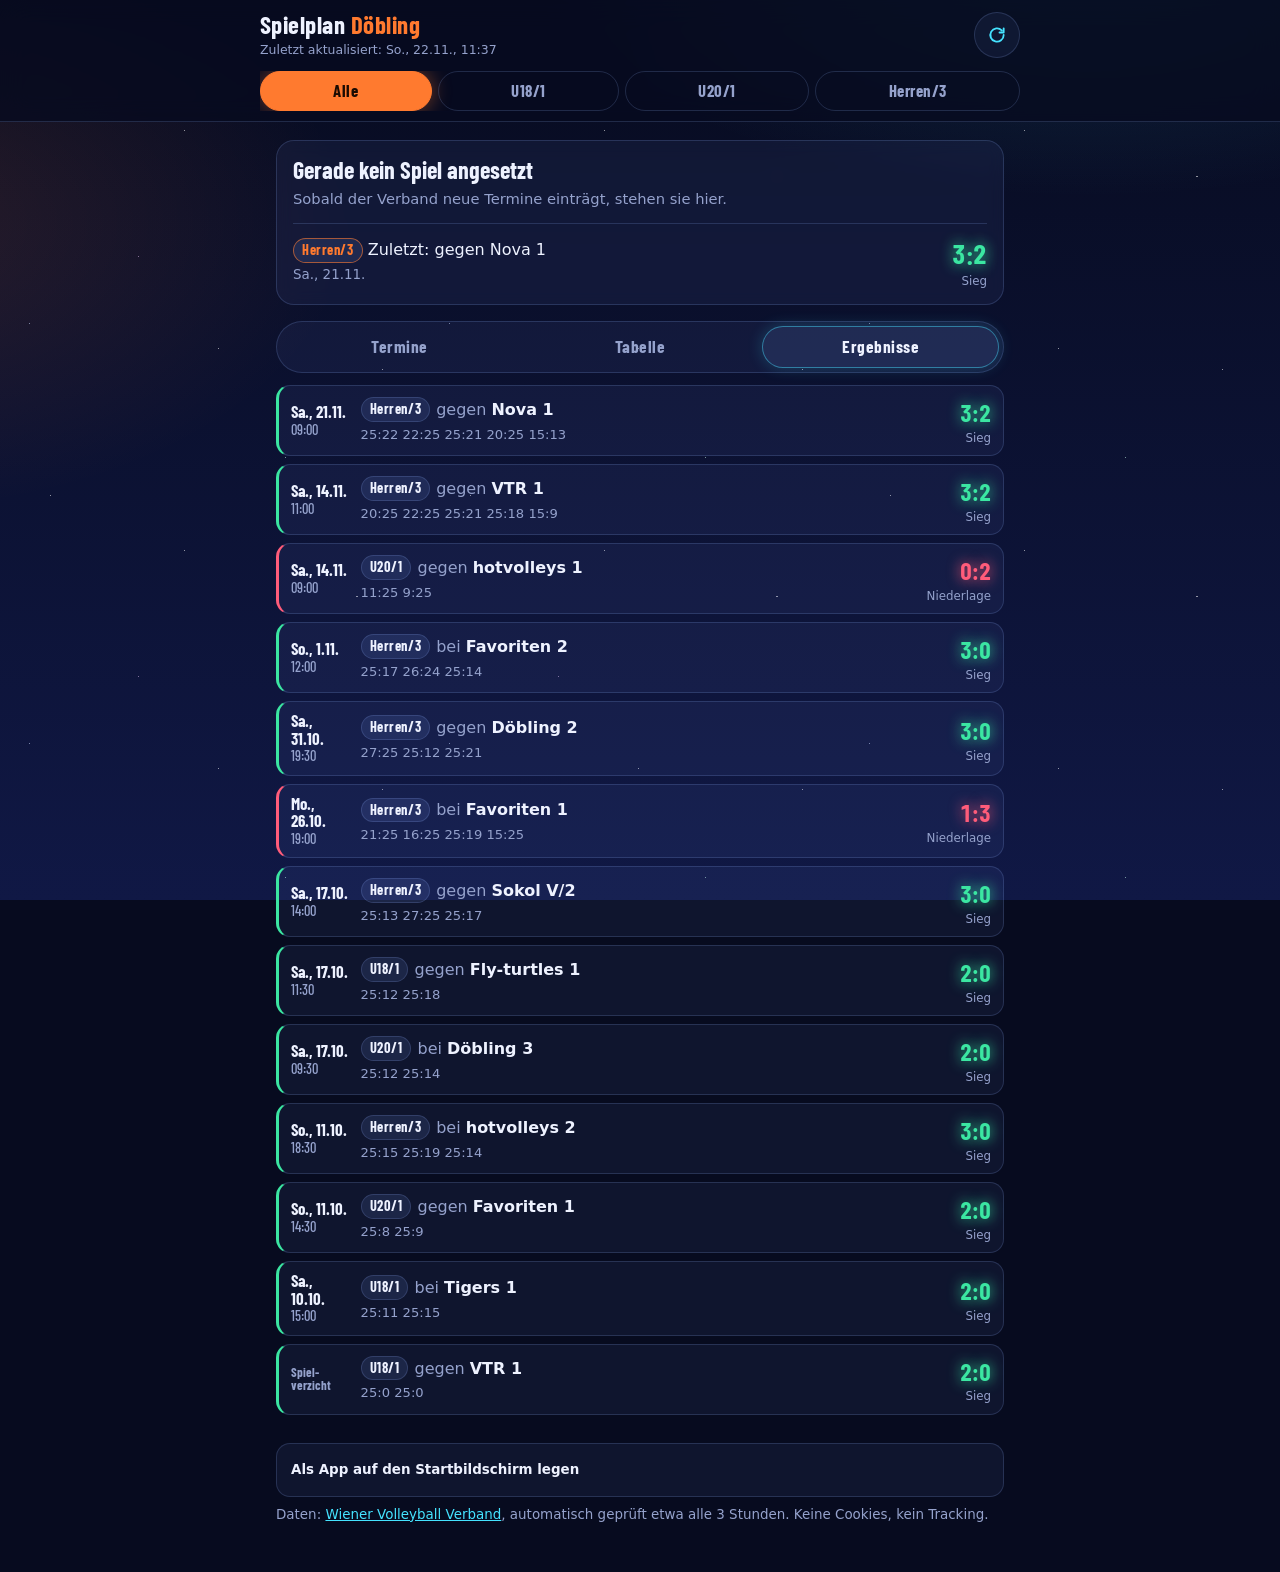
==== commit dfeab5fa: "Team-Kacheln entfernt, kompaktere Handy-Ansicht Co-Authored-By: Claude Opus 5.5 <noreply@anthropic.c" ====
--- a/site/index.html
+++ b/site/index.html
@@ -39,7 +39,6 @@
   <main id="main">
     <div id="alert" class="alert" role="status" hidden></div>
     <section id="next" class="next" aria-label="Nächstes Spiel"></section>
-    <section id="cards" class="cards" aria-label="Teams auf einen Blick"></section>
 
     <section class="panel-area">
       <div class="tabs" role="tablist" aria-label="Ansicht">
--- a/site/styles.css
+++ b/site/styles.css
@@ -144,24 +144,6 @@
 .quiet .last .score.loss { color: var(--loss); }
 .score small { display: block; font: 500 .74rem/1.2 var(--body); color: var(--muted); text-shadow: none; }
 
-/* Team-Kacheln */
-.cards { display: grid; grid-template-columns: repeat(auto-fit, minmax(210px, 1fr)); gap: 10px; margin-bottom: 18px; }
-.card { padding: 14px; display: grid; gap: 8px; cursor: pointer; text-align: left; color: inherit; font: inherit; }
-.card:hover { border-color: rgba(69, 227, 255, .45); }
-.card-head { display: flex; justify-content: space-between; align-items: center; gap: 8px; }
-.card-name { font: 700 1.35rem/1 var(--display); letter-spacing: .02em; }
-.card-comp { font-size: .78rem; color: var(--muted); line-height: 1.25; }
-.card-stats { display: flex; align-items: baseline; gap: 14px; }
-.card-rank { font-size: 2.4rem; line-height: .9; color: var(--orange); }
-.card-rank small, .card-pts small { display: block; white-space: nowrap; font: 500 .75rem/1.2 var(--body); color: var(--muted); text-shadow: none; }
-.card-pts { font-size: 1.6rem; line-height: .9; color: var(--ink); }
-.form { display: flex; gap: 5px; align-items: center; }
-.dot { width: 11px; height: 11px; border-radius: 50%; }
-.dot.w { background: var(--win); box-shadow: 0 0 8px var(--win); }
-.dot.l { background: var(--loss); box-shadow: 0 0 8px var(--loss); }
-.card-next { font-size: .84rem; color: var(--muted); }
-.card-next b { color: var(--cyan); font-weight: 600; }
-
 /* Reiter */
 .tabs { display: grid; grid-template-columns: repeat(3, 1fr); gap: 4px; padding: 4px; border-radius: 999px; background: var(--panel); border: 1px solid var(--edge); margin-bottom: 12px; }
 .tabs button { min-height: 42px; border: 0; border-radius: 999px; background: transparent; color: var(--muted); cursor: pointer; font: 700 1.08rem/1 var(--display); letter-spacing: .03em; }
@@ -212,3 +194,4 @@
 @media (prefers-reduced-motion: reduce) {
   .next > *, .refresh[aria-busy="true"] svg { animation: none; }
 }
+.quiet .last-date { font-size: .84rem; color: var(--muted); margin-top: 2px; }
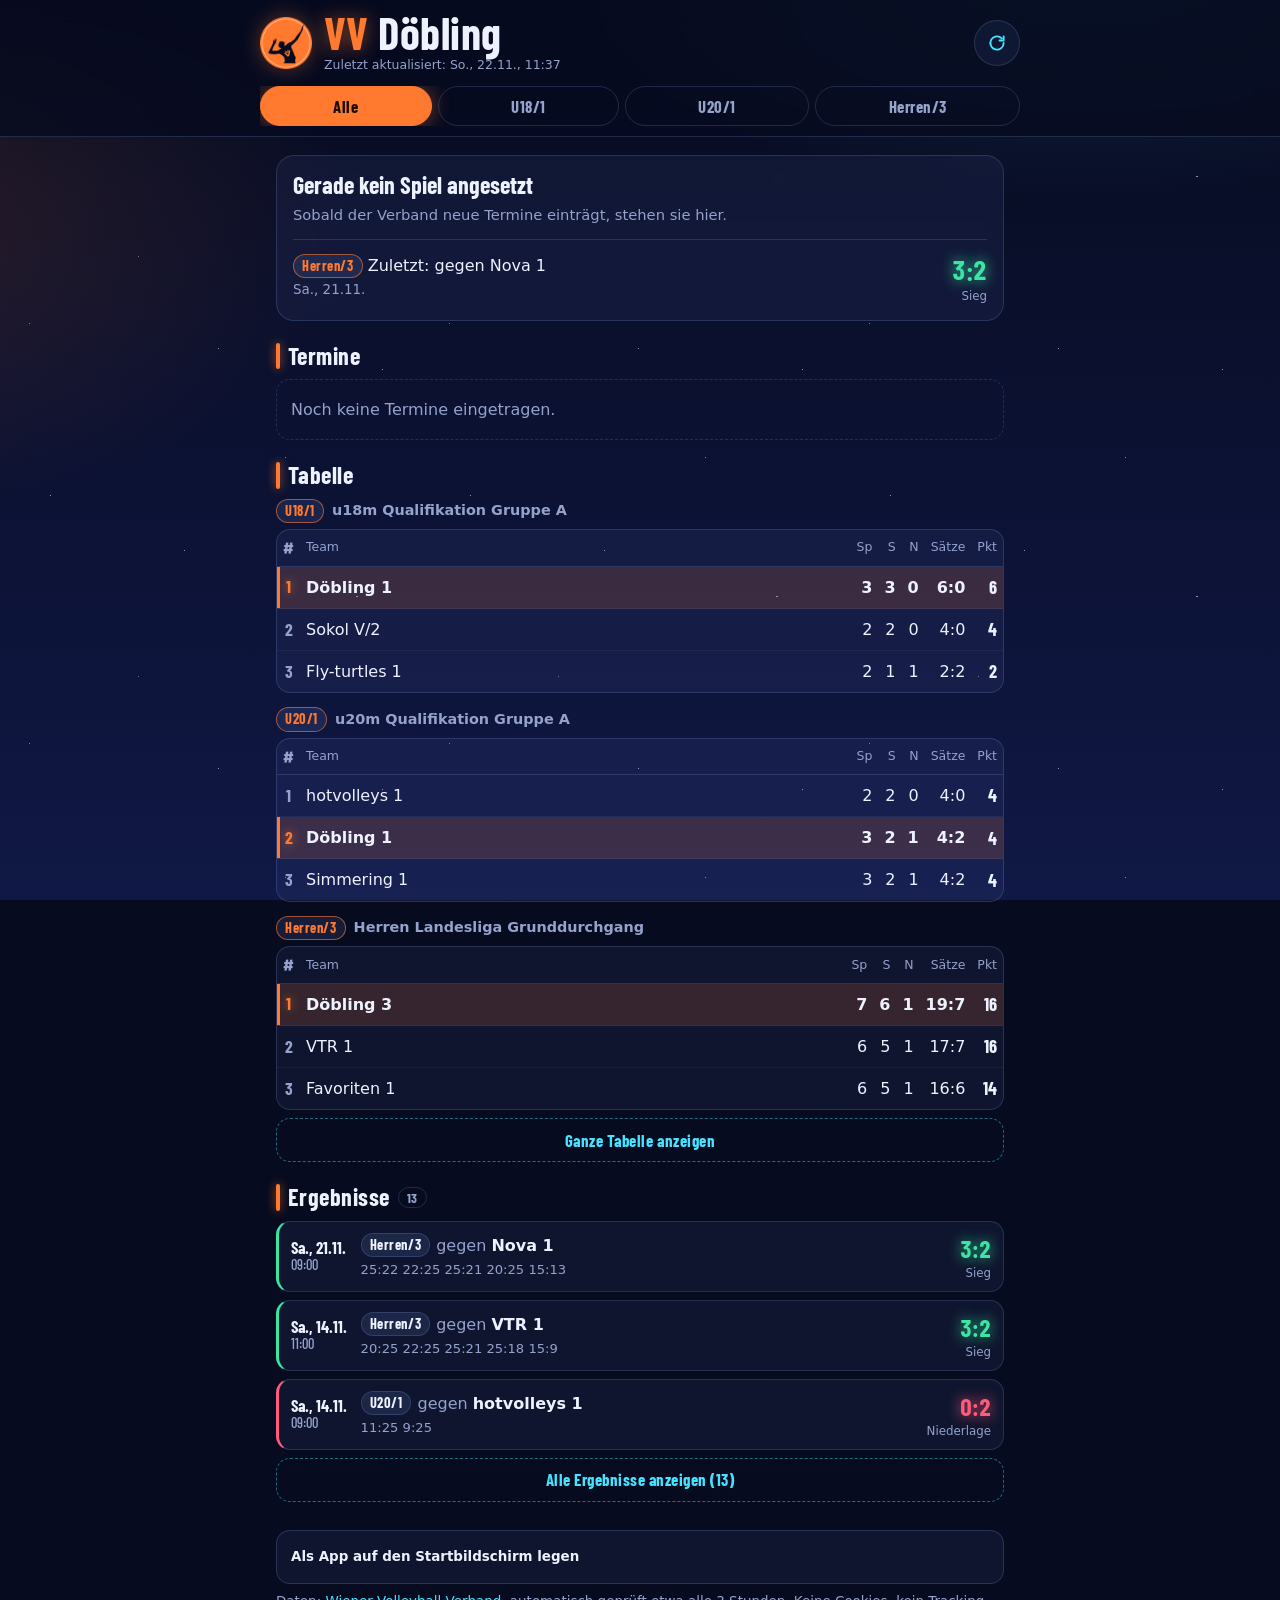
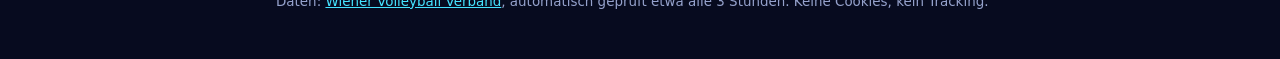
==== commit d7a34d46: "Große VV-Döbling-Überschrift mit Vereinslogo, kompakte Abschnitte statt Reiter Co-Authored-By: Claud" ====
--- a/site/index.html
+++ b/site/index.html
@@ -6,7 +6,7 @@
   <meta http-equiv="Content-Security-Policy" content="default-src 'self'; img-src 'self' data:; style-src 'self'; script-src 'self'; connect-src 'self'; font-src 'self'; manifest-src 'self'; worker-src 'self'; base-uri 'none'; form-action 'none'; object-src 'none'">
   <meta name="referrer" content="no-referrer">
   <meta name="robots" content="noindex, nofollow">
-  <title>Spielplan Döbling</title>
+  <title>VV Döbling Spielplan</title>
   <meta name="description" content="Nächste Spiele, Hallen, Tabellen und Ergebnisse von U18/1, U20/1 und Herren/3.">
   <meta name="theme-color" content="#070B1F">
   <meta name="color-scheme" content="dark">
@@ -23,9 +23,12 @@
   <div class="sky" aria-hidden="true"></div>
   <header class="top">
     <div class="top-row">
-      <div>
-        <h1 class="brand">Spielplan <span>Döbling</span></h1>
-        <p class="stamp" id="stamp" aria-live="polite">Lädt …</p>
+      <div class="crest">
+        <img id="club-logo" class="club-logo" src="icons/club-logo.png" alt="" width="52" height="52" hidden>
+        <div>
+          <h1 class="brand"><span class="vv">VV</span> Döbling</h1>
+          <p class="stamp" id="stamp" aria-live="polite">Lädt …</p>
+        </div>
       </div>
       <button type="button" class="refresh" id="refresh" aria-label="Jetzt aktualisieren" title="Jetzt aktualisieren">
         <svg aria-hidden="true" viewBox="0 0 24 24" width="20" height="20"><path d="M20 12a8 8 0 1 1-2.34-5.66M20 4v5h-5" fill="none" stroke="currentColor" stroke-width="2.2" stroke-linecap="round" stroke-linejoin="round"/></svg>
@@ -40,15 +43,22 @@
     <div id="alert" class="alert" role="status" hidden></div>
     <section id="next" class="next" aria-label="Nächstes Spiel"></section>
 
-    <section class="panel-area">
-      <div class="tabs" role="tablist" aria-label="Ansicht">
-        <button type="button" role="tab" id="tab-up" aria-controls="pane-up" data-pane="up">Termine</button>
-        <button type="button" role="tab" id="tab-tab" aria-controls="pane-tab" data-pane="tab">Tabelle</button>
-        <button type="button" role="tab" id="tab-res" aria-controls="pane-res" data-pane="res">Ergebnisse</button>
-      </div>
-      <div id="pane-up" role="tabpanel" aria-labelledby="tab-up" class="pane"><ol id="upcoming" class="games"></ol></div>
-      <div id="pane-tab" role="tabpanel" aria-labelledby="tab-tab" class="pane"><div id="tables"></div></div>
-      <div id="pane-res" role="tabpanel" aria-labelledby="tab-res" class="pane"><ol id="results" class="games"></ol></div>
+    <section class="sec" aria-labelledby="h-up">
+      <h2 id="h-up" class="sec-h">Termine <span class="count" id="c-up"></span></h2>
+      <ol id="upcoming" class="games"></ol>
+      <button type="button" class="more" id="more-up" data-key="up" hidden></button>
+    </section>
+
+    <section class="sec" aria-labelledby="h-tab">
+      <h2 id="h-tab" class="sec-h">Tabelle</h2>
+      <div id="tables"></div>
+      <button type="button" class="more" id="more-tab" data-key="tab" hidden></button>
+    </section>
+
+    <section class="sec" aria-labelledby="h-res">
+      <h2 id="h-res" class="sec-h">Ergebnisse <span class="count" id="c-res"></span></h2>
+      <ol id="results" class="games"></ol>
+      <button type="button" class="more" id="more-res" data-key="res" hidden></button>
     </section>
   </main>
 
--- a/site/styles.css
+++ b/site/styles.css
@@ -71,8 +71,10 @@
 }
 .top-row, .teams, main, .foot { max-width: 760px; margin-left: auto; margin-right: auto; }
 .top-row { display: flex; align-items: center; justify-content: space-between; gap: 12px; }
-.brand { margin: 0; font: 700 1.55rem/1 var(--display); letter-spacing: .02em; }
-.brand span { color: var(--orange); }
+.crest { display: flex; align-items: center; gap: 12px; min-width: 0; }
+.club-logo { width: 52px; height: 52px; object-fit: contain; flex: none; filter: drop-shadow(0 0 10px rgba(255, 122, 47, .35)); }
+.brand { margin: 0; font: 700 clamp(2.1rem, 10vw, 2.8rem)/.9 var(--display); letter-spacing: .01em; text-transform: none; }
+.brand .vv { color: var(--orange); text-shadow: 0 0 18px rgba(255, 122, 47, .55); }
 .stamp { margin: 4px 0 0; font-size: .78rem; color: var(--muted); }
 .refresh {
   flex: none; width: 46px; height: 46px; display: grid; place-items: center; cursor: pointer;
@@ -144,11 +146,19 @@
 .quiet .last .score.loss { color: var(--loss); }
 .score small { display: block; font: 500 .74rem/1.2 var(--body); color: var(--muted); text-shadow: none; }
 
-/* Reiter */
-.tabs { display: grid; grid-template-columns: repeat(3, 1fr); gap: 4px; padding: 4px; border-radius: 999px; background: var(--panel); border: 1px solid var(--edge); margin-bottom: 12px; }
-.tabs button { min-height: 42px; border: 0; border-radius: 999px; background: transparent; color: var(--muted); cursor: pointer; font: 700 1.08rem/1 var(--display); letter-spacing: .03em; }
-.tabs button[aria-selected="true"] { background: var(--panel-strong); color: var(--ink); box-shadow: inset 0 0 0 1px rgba(69, 227, 255, .45), 0 0 16px rgba(69, 227, 255, .2); }
-.pane[hidden] { display: none; }
+/* Abschnitte */
+.sec { margin-top: 22px; }
+.sec-h { display: flex; align-items: center; gap: 8px; margin: 0 0 10px; font: 700 1.5rem/1 var(--display); letter-spacing: .02em; }
+.sec-h::before { content: ""; width: 4px; height: 1.1em; border-radius: 2px; background: var(--orange); box-shadow: 0 0 10px rgba(255, 122, 47, .7); }
+.count { font: 700 .85rem/1 var(--display); color: var(--muted); border: 1px solid var(--edge); border-radius: 999px; padding: 3px 8px; }
+.count:empty { display: none; }
+.more {
+  width: 100%; min-height: 44px; margin-top: 8px; cursor: pointer; border-radius: 14px;
+  border: 1px dashed rgba(69, 227, 255, .45); background: transparent; color: var(--cyan);
+  font: 700 1.05rem/1 var(--display); letter-spacing: .03em;
+}
+.more:hover { background: rgba(69, 227, 255, .08); }
+.more[hidden] { display: none; }
 
 /* Spiellisten */
 .games { list-style: none; margin: 0; padding: 0; display: grid; gap: 8px; }
@@ -168,7 +178,7 @@
 .empty-row { padding: 18px 14px; color: var(--muted); border-radius: 14px; border: 1px dashed var(--edge); }
 
 /* Tabelle */
-.tbl-title { margin: 14px 0 6px; font: 700 1.05rem/1.2 var(--display); color: var(--muted); letter-spacing: .02em; }
+.tbl-title { display: flex; align-items: center; gap: 8px; margin: 14px 0 6px; font: 600 .9rem/1.2 var(--body); color: var(--muted); }
 .tbl-title:first-child { margin-top: 0; }
 .standings { width: 100%; border-collapse: separate; border-spacing: 0; font-variant-numeric: tabular-nums; border-radius: 14px; overflow: hidden; border: 1px solid var(--edge); background: var(--panel); }
 .standings th, .standings td { padding: 9px 6px; text-align: right; }
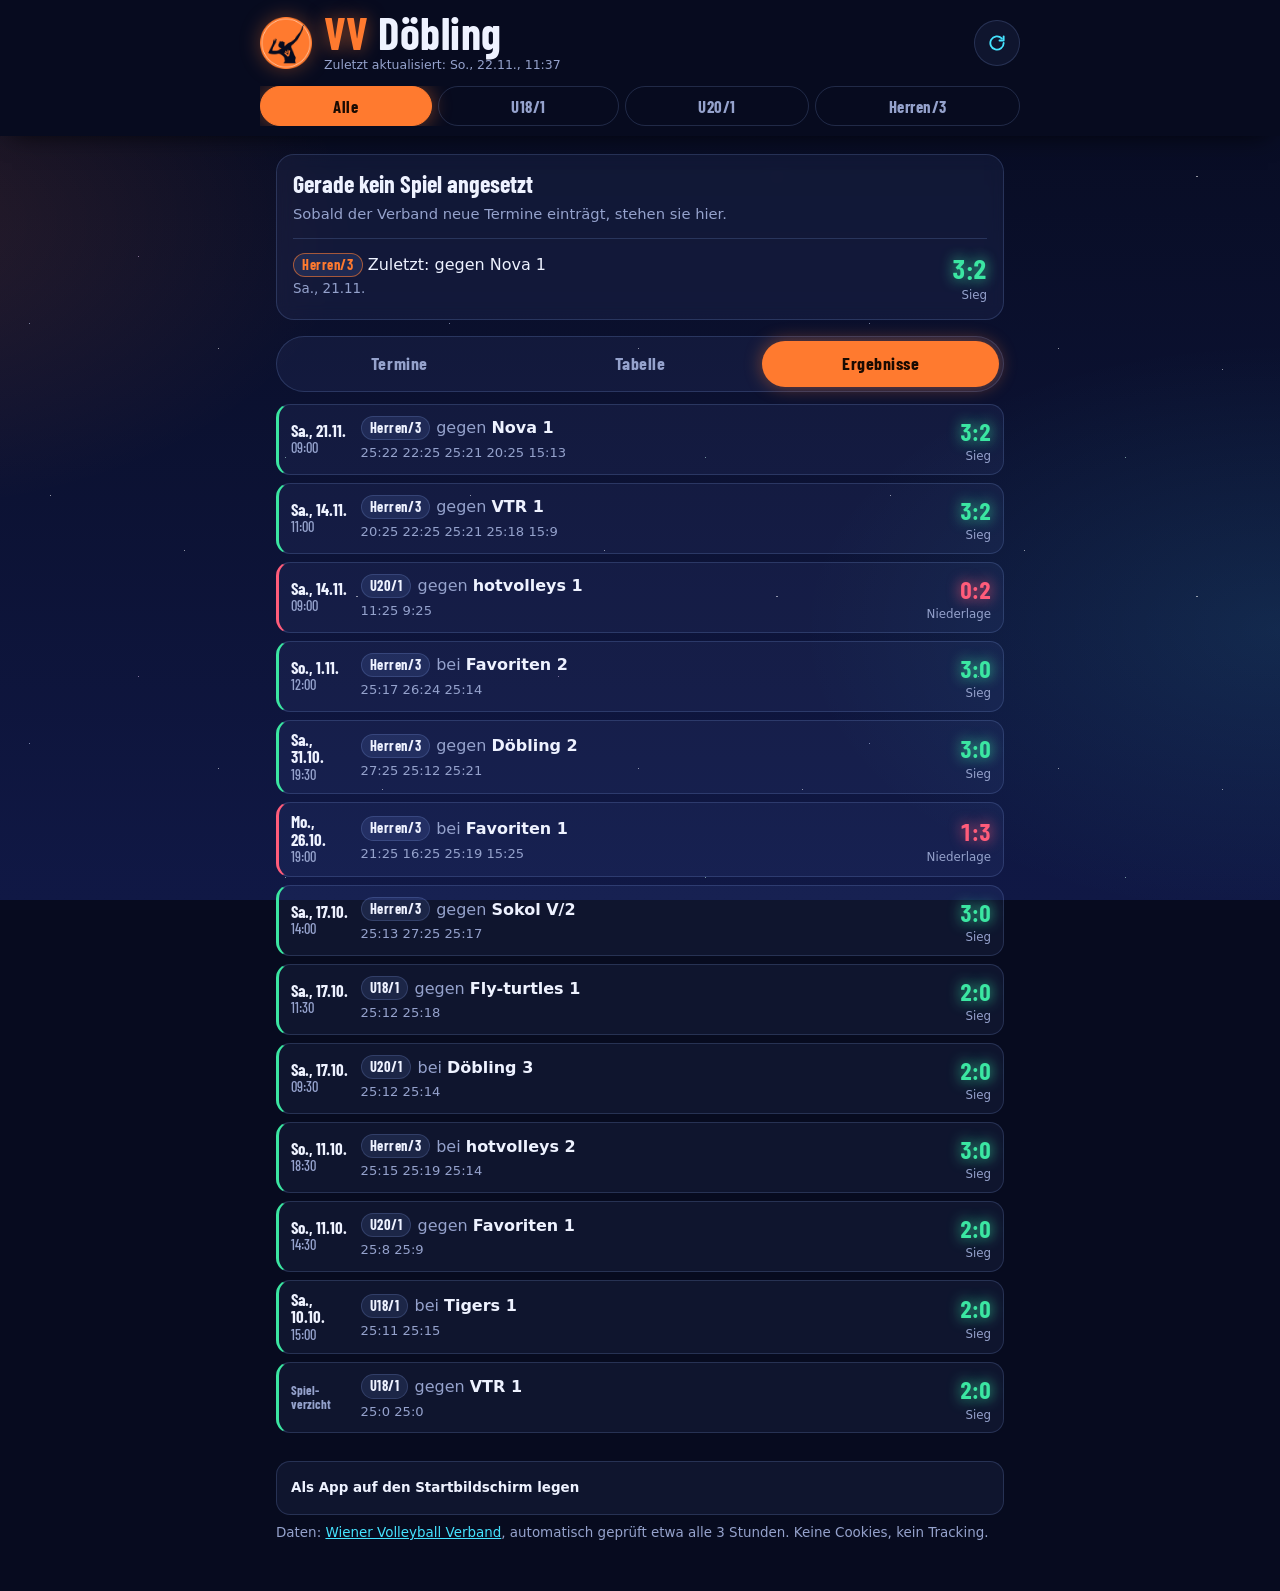
==== commit f30ca081: "Reiter Termine/Tabelle/Ergebnisse zurück, Kopfzeile ohne blauen Rand Co-Authored-By: Claude Opus 5.5" ====
--- a/site/index.html
+++ b/site/index.html
@@ -43,22 +43,15 @@
     <div id="alert" class="alert" role="status" hidden></div>
     <section id="next" class="next" aria-label="Nächstes Spiel"></section>
 
-    <section class="sec" aria-labelledby="h-up">
-      <h2 id="h-up" class="sec-h">Termine <span class="count" id="c-up"></span></h2>
-      <ol id="upcoming" class="games"></ol>
-      <button type="button" class="more" id="more-up" data-key="up" hidden></button>
-    </section>
-
-    <section class="sec" aria-labelledby="h-tab">
-      <h2 id="h-tab" class="sec-h">Tabelle</h2>
-      <div id="tables"></div>
-      <button type="button" class="more" id="more-tab" data-key="tab" hidden></button>
-    </section>
-
-    <section class="sec" aria-labelledby="h-res">
-      <h2 id="h-res" class="sec-h">Ergebnisse <span class="count" id="c-res"></span></h2>
-      <ol id="results" class="games"></ol>
-      <button type="button" class="more" id="more-res" data-key="res" hidden></button>
+    <section class="panel-area">
+      <div class="tabs" role="tablist" aria-label="Ansicht">
+        <button type="button" role="tab" id="tab-up" aria-controls="pane-up" data-pane="up">Termine</button>
+        <button type="button" role="tab" id="tab-tab" aria-controls="pane-tab" data-pane="tab">Tabelle</button>
+        <button type="button" role="tab" id="tab-res" aria-controls="pane-res" data-pane="res">Ergebnisse</button>
+      </div>
+      <div id="pane-up" role="tabpanel" aria-labelledby="tab-up" class="pane"><ol id="upcoming" class="games"></ol></div>
+      <div id="pane-tab" role="tabpanel" aria-labelledby="tab-tab" class="pane"><div id="tables"></div></div>
+      <div id="pane-res" role="tabpanel" aria-labelledby="tab-res" class="pane"><ol id="results" class="games"></ol></div>
     </section>
   </main>
 
--- a/site/styles.css
+++ b/site/styles.css
@@ -40,7 +40,7 @@
 .sky {
   position: fixed; inset: 0; pointer-events: none; z-index: 0;
   background:
-    radial-gradient(60rem 30rem at 85% -10%, rgba(69, 227, 255, .16), transparent 60%),
+    radial-gradient(50rem 30rem at 100% 70%, rgba(69, 227, 255, .10), transparent 60%),
     radial-gradient(50rem 30rem at -10% 25%, rgba(255, 122, 47, .13), transparent 60%),
     linear-gradient(180deg, var(--bg) 0%, var(--bg-2) 100%);
 }
@@ -66,8 +66,8 @@
 .top {
   position: sticky; top: 0; z-index: 5;
   padding: calc(env(safe-area-inset-top) + 12px) 16px 10px;
-  background: rgba(7, 11, 31, .78); backdrop-filter: blur(14px); -webkit-backdrop-filter: blur(14px);
-  border-bottom: 1px solid var(--edge);
+  background: var(--bg);
+  box-shadow: 0 10px 24px -12px rgba(0, 0, 0, .8);
 }
 .top-row, .teams, main, .foot { max-width: 760px; margin-left: auto; margin-right: auto; }
 .top-row { display: flex; align-items: center; justify-content: space-between; gap: 12px; }
@@ -146,19 +146,11 @@
 .quiet .last .score.loss { color: var(--loss); }
 .score small { display: block; font: 500 .74rem/1.2 var(--body); color: var(--muted); text-shadow: none; }
 
-/* Abschnitte */
-.sec { margin-top: 22px; }
-.sec-h { display: flex; align-items: center; gap: 8px; margin: 0 0 10px; font: 700 1.5rem/1 var(--display); letter-spacing: .02em; }
-.sec-h::before { content: ""; width: 4px; height: 1.1em; border-radius: 2px; background: var(--orange); box-shadow: 0 0 10px rgba(255, 122, 47, .7); }
-.count { font: 700 .85rem/1 var(--display); color: var(--muted); border: 1px solid var(--edge); border-radius: 999px; padding: 3px 8px; }
-.count:empty { display: none; }
-.more {
-  width: 100%; min-height: 44px; margin-top: 8px; cursor: pointer; border-radius: 14px;
-  border: 1px dashed rgba(69, 227, 255, .45); background: transparent; color: var(--cyan);
-  font: 700 1.05rem/1 var(--display); letter-spacing: .03em;
-}
-.more:hover { background: rgba(69, 227, 255, .08); }
-.more[hidden] { display: none; }
+/* Reiter */
+.tabs { display: grid; grid-template-columns: repeat(3, 1fr); gap: 4px; padding: 4px; border-radius: 999px; background: var(--panel); border: 1px solid var(--edge); margin-bottom: 12px; }
+.tabs button { min-height: 46px; border: 0; border-radius: 999px; background: transparent; color: var(--muted); cursor: pointer; font: 700 1.12rem/1 var(--display); letter-spacing: .03em; }
+.tabs button[aria-selected="true"] { background: var(--orange); color: #1A0B02; box-shadow: 0 0 18px rgba(255, 122, 47, .45); }
+.pane[hidden] { display: none; }
 
 /* Spiellisten */
 .games { list-style: none; margin: 0; padding: 0; display: grid; gap: 8px; }
